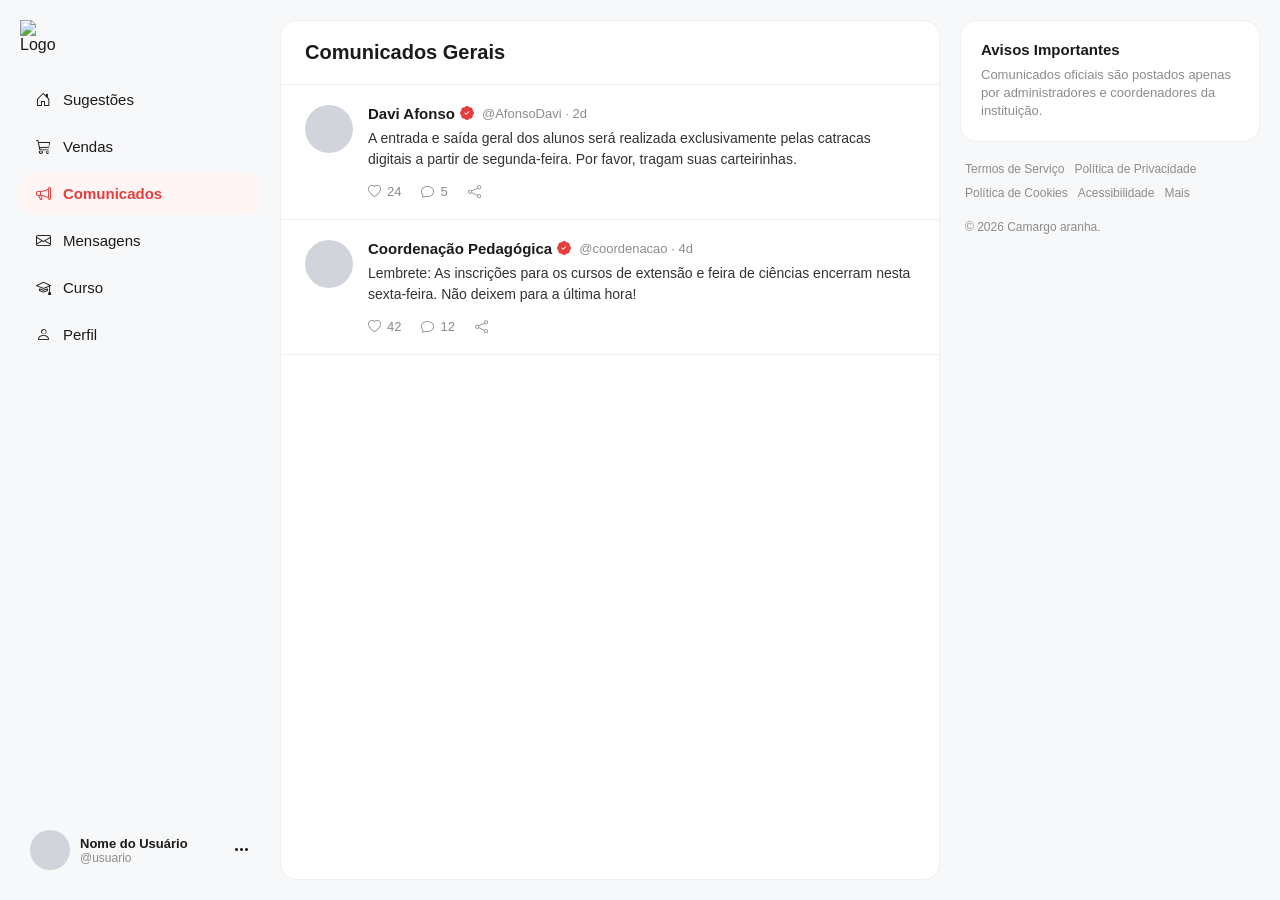
==== eicamargo/pags/comunicados.html @ 76d0e16e "melhorias no design" ====
<!DOCTYPE html>
<html lang="pt-BR">

<head>
    <meta charset="UTF-8">
    <meta name="viewport" content="width=device-width, initial-scale=1.0">
    <title>Eicamargo - Comunicados</title>
    <!-- Ícones Bootstrap -->
    <link rel="stylesheet" href="https://cdn.jsdelivr.net/npm/bootstrap-icons@1.11.3/font/bootstrap-icons.min.css">
    <link rel="stylesheet" href="../css/comunicados.css">
    <link rel="icon" type="image/icon" href="../css/img/logoeicamargo.png">
    <meta name="author" content="Alexandre Castello, David Melquiades, Bruna de Mello e Julia Akemi">
</head>

<body>

    <div class="app-container">

        <!-- ==================== COLUNA 1: MENU LATERAL ==================== -->
        <aside class="sidebar-left">
            <div class="logo">
                <img src="../css/img/logoeicamargo.png" alt="Logo">
            </div>

            <ul class="nav-menu">
                <li>
                    <a href="sugestoes.html" class="nav-item">
                        <i class="bi bi-house-door"></i> Sugestões
                    </a>
                </li>
                <li>
                    <a href="vendas.html" class="nav-item">
                        <i class="bi bi-cart3"></i> Vendas
                    </a>
                </li>
                <li>
                    <a href="comunicados.html" class="nav-item active">
                        <i class="bi bi-megaphone"></i> Comunicados
                    </a>
                </li>
                <li>
                    <a href="mensagens.html" class="nav-item">
                        <i class="bi bi-envelope"></i> Mensagens
                    </a>
                </li>
                <li>
                    <a href="curso.html" class="nav-item">
                        <i class="bi bi-mortarboard"></i> Curso
                    </a>
                </li>
                <li>
                    <a href="perfil.html" class="nav-item">
                        <i class="bi bi-person"></i> Perfil
                    </a>
                </li>
            </ul>

            <div class="profile-footer">
                <div class="profile-info">
                    <div class="avatar"></div>
                    <div class="dados">
                        <span class="nome">Nome do Usuário</span>
                        <span class="usuario">@usuario</span>
                    </div>
                </div>
                <i class="bi bi-three-dots"></i>
            </div>
        </aside>

        <!-- ==================== COLUNA 2: FEED CENTRAL ==================== -->
        <main class="feed">

            <div class="top-feed">
                <h2>Comunicados Gerais</h2>
            </div>

            <!-- Posts / Lista de Comunicados -->
            <div class="lista-posts">

                <div class="post">
                    <div class="avatar-post"></div>
                    <div class="conteudo-post">
                        <div class="post-header">
                            <h4>Davi Afonso <i class="bi bi-patch-check-fill verificado"></i></h4>
                            <span>@AfonsoDavi · 2d</span>
                        </div>
                        <p>
                            A entrada e saída geral dos alunos será realizada exclusivamente pelas catracas digitais a partir de segunda-feira. Por favor, tragam suas carteirinhas.
                        </p>
                        <div class="post-acoes">
                            <button><i class="bi bi-heart"></i> 24</button>
                            <button><i class="bi bi-chat"></i> 5</button>
                            <button><i class="bi bi-share"></i></button>
                        </div>
                    </div>
                </div>

                <div class="post">
                    <div class="avatar-post"></div>
                    <div class="conteudo-post">
                        <div class="post-header">
                            <h4>Coordenação Pedagógica <i class="bi bi-patch-check-fill verificado"></i></h4>
                            <span>@coordenacao · 4d</span>
                        </div>
                        <p>
                            Lembrete: As inscrições para os cursos de extensão e feira de ciências encerram nesta sexta-feira. Não deixem para a última hora!
                        </p>
                        <div class="post-acoes">
                            <button><i class="bi bi-heart"></i> 42</button>
                            <button><i class="bi bi-chat"></i> 12</button>
                            <button><i class="bi bi-share"></i></button>
                        </div>
                    </div>
                </div>

            </div>

        </main>

        <!-- ==================== COLUNA 3: DIREITA ==================== -->
        <aside class="right-bar">

            <div class="card-info">
                <h3>Avisos Importantes</h3>
                <p>Comunicados oficiais são postados apenas por administradores e coordenadores da instituição.</p>
            </div>

            <div class="links">
                <a href="#">Termos de Serviço</a>
                <a href="#">Política de Privacidade</a>
                <a href="#">Política de Cookies</a>
                <a href="#">Acessibilidade</a>
                <a href="#">Mais</a>
            </div>

            <p class="copyright">© 2026 Camargo aranha.</p>

        </aside>

    </div>

</body>

</html>
---- eicamargo/css/comunicados.css ----
@font-face {
    font-family: font1;
    src: url(fonts/Chirp-Regular.ttf);
}

:root {
    --red-primary: #e63c3c;
    --red-hover: #c91f1f;
    --red-light: #fff5f5;
    --bg-gray: #f7f8fa;
    --text-dark: #1a1a1a;
    --text-gray: #8c8c8c;
    --border-color: #efefef;
    --white: #ffffff;
    --font-main: -apple-system, BlinkMacSystemFont, "Segoe UI", Roboto, Helvetica, Arial, sans-serif;
}

* {
    margin: 0;
    padding: 0;
    box-sizing: border-box;
    font-family: var(--font-main);
}

body {
    background-color: var(--bg-gray);
    color: var(--text-dark);
    display: flex;
    justify-content: center;
    align-items: flex-start;
    min-height: 100vh;
    padding: 20px;
}

/* CONTAINER PRINCIPAL */
.app-container {
    display: flex;
    width: 100%;
    max-width: 1360px;
    gap: 20px;
    height: calc(100vh - 40px);
}

/* ==================== COLUNA 1: MENU LATERAL ==================== */
.sidebar-left {
    width: 240px;
    flex-shrink: 0;
    display: flex;
    flex-direction: column;
}

.logo {
    display: flex;
    align-items: center;
    gap: 10px;
    margin-bottom: 25px;
}

.logo img {
    width: 40px;
    height: auto;
}

.logo span {
    font-weight: 700;
    font-size: 16px;
}

.nav-menu {
    list-style: none;
    display: flex;
    flex-direction: column;
    gap: 6px;
}

.nav-item {
    display: flex;
    align-items: center;
    gap: 12px;
    padding: 12px 16px;
    border-radius: 12px;
    color: var(--text-dark);
    text-decoration: none;
    font-weight: 500;
    font-size: 15px;
    transition: 0.2s;
}

.nav-item:hover {
    background-color: var(--white);
}

.nav-item.active {
    background-color: var(--red-light);
    color: var(--red-primary);
    font-weight: 600;
}

.profile-footer {
    margin-top: auto;
    display: flex;
    align-items: center;
    justify-content: space-between;
    padding: 10px;
    border-radius: 30px;
    cursor: pointer;
}

.profile-footer:hover {
    background-color: #ebebeb;
}

.profile-info {
    display: flex;
    align-items: center;
    gap: 10px;
}

.avatar {
    width: 40px;
    height: 40px;
    border-radius: 50%;
    background-color: #d1d5db;
}

.dados {
    display: flex;
    flex-direction: column;
}

.nome {
    font-size: 13px;
    font-weight: 600;
}

.usuario {
    font-size: 12px;
    color: var(--text-gray);
}

/* ==================== COLUNA 2: FEED CENTRAL ==================== */
.feed {
    flex: 1;
    background: var(--white);
    border: 1px solid var(--border-color);
    border-radius: 16px;
    display: flex;
    flex-direction: column;
    overflow: hidden;
}

.top-feed {
    padding: 20px 24px;
    border-bottom: 1px solid var(--border-color);
}

.top-feed h2 {
    font-size: 20px;
    font-weight: 700;
}

.lista-posts {
    flex: 1;
    overflow-y: auto;
}

.post {
    display: flex;
    gap: 15px;
    padding: 20px 24px;
    border-bottom: 1px solid var(--border-color);
    transition: 0.2s;
}

.post:hover {
    background-color: #fcfcfc;
}

.avatar-post {
    width: 48px;
    height: 48px;
    border-radius: 50%;
    background-color: #d1d5db;
    flex-shrink: 0;
}

.conteudo-post {
    flex: 1;
}

.post-header {
    display: flex;
    align-items: center;
    gap: 8px;
    margin-bottom: 6px;
}

.post-header h4 {
    font-size: 15px;
    font-weight: 600;
    display: flex;
    align-items: center;
    gap: 5px;
}

.verificado {
    color: var(--red-primary);
    font-size: 14px;
}

.post-header span {
    font-size: 13px;
    color: var(--text-gray);
}

.conteudo-post p {
    font-size: 14px;
    line-height: 1.5;
    color: #333333;
}

.post-acoes {
    display: flex;
    gap: 20px;
    margin-top: 14px;
}

.post-acoes button {
    background: transparent;
    border: none;
    color: var(--text-gray);
    font-size: 13px;
    display: flex;
    align-items: center;
    gap: 6px;
    cursor: pointer;
    transition: 0.2s;
}

.post-acoes button:hover {
    color: var(--red-primary);
}

/* ==================== COLUNA 3: BARRA DIREITA ==================== */
.right-bar {
    width: 300px;
    flex-shrink: 0;
    display: flex;
    flex-direction: column;
    gap: 20px;
}

.card-info {
    background: var(--white);
    border: 1px solid var(--border-color);
    border-radius: 16px;
    padding: 20px;
}

.card-info h3 {
    font-size: 15px;
    font-weight: 700;
    margin-bottom: 8px;
}

.card-info p {
    font-size: 13px;
    color: var(--text-gray);
    line-height: 1.4;
}

.links {
    display: flex;
    flex-wrap: wrap;
    gap: 10px;
    padding: 0 5px;
}

.links a {
    color: var(--text-gray);
    text-decoration: none;
    font-size: 12px;
}

.links a:hover {
    text-decoration: underline;
}

.copyright {
    font-size: 12px;
    color: var(--text-gray);
    padding: 0 5px;
}

.eicamargologo {
    width: 80px;
    height: auto;
    opacity: 0.8;
    margin-top: 10px;
    padding: 0 5px;
}
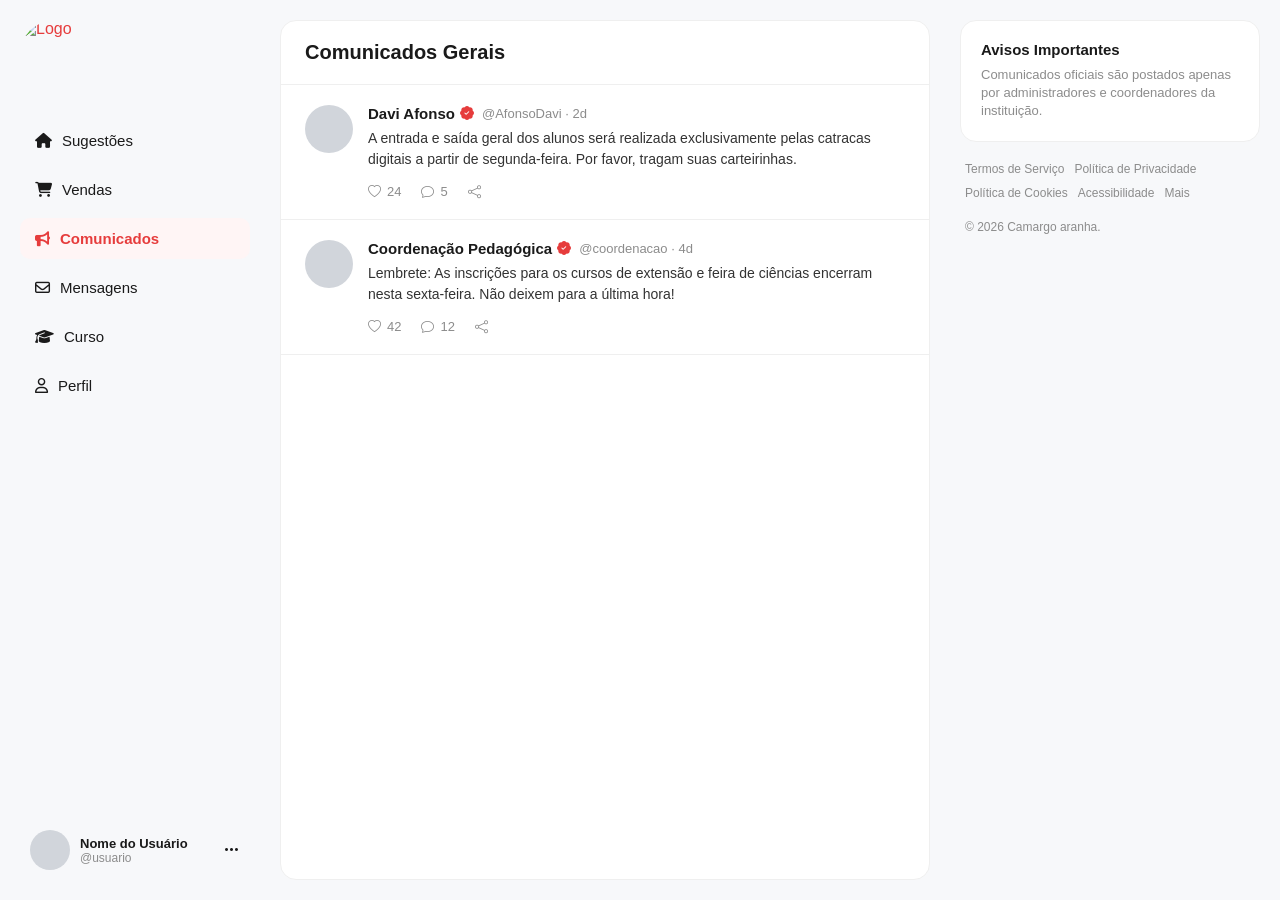
==== commit a7d25ff4: "deixando a tela certa" ====
--- a/eicamargo/pags/comunicados.html
+++ b/eicamargo/pags/comunicados.html
@@ -7,6 +7,7 @@
     <title>Eicamargo - Comunicados</title>
     <!-- Ícones Bootstrap -->
     <link rel="stylesheet" href="https://cdn.jsdelivr.net/npm/bootstrap-icons@1.11.3/font/bootstrap-icons.min.css">
+     <link rel="stylesheet" href="https://cdnjs.cloudflare.com/ajax/libs/font-awesome/6.4.0/css/all.min.css">
     <link rel="stylesheet" href="../css/comunicados.css">
     <link rel="icon" type="image/icon" href="../css/img/logoeicamargo.png">
     <meta name="author" content="Alexandre Castello, David Melquiades, Bruna de Mello e Julia Akemi">
@@ -25,32 +26,32 @@
             <ul class="nav-menu">
                 <li>
                     <a href="sugestoes.html" class="nav-item">
-                        <i class="bi bi-house-door"></i> Sugestões
+                        <i class="fa-solid fa-house"></i> Sugestões
                     </a>
                 </li>
                 <li>
                     <a href="vendas.html" class="nav-item">
-                        <i class="bi bi-cart3"></i> Vendas
+                        <i class="fa-solid fa-cart-shopping"></i> Vendas
                     </a>
                 </li>
                 <li>
                     <a href="comunicados.html" class="nav-item active">
-                        <i class="bi bi-megaphone"></i> Comunicados
+                        <i class="fa-solid fa-bullhorn"></i> Comunicados
                     </a>
                 </li>
                 <li>
                     <a href="mensagens.html" class="nav-item">
-                        <i class="bi bi-envelope"></i> Mensagens
+                        <i class="fa-regular fa-envelope"></i> Mensagens
                     </a>
                 </li>
                 <li>
                     <a href="curso.html" class="nav-item">
-                        <i class="bi bi-mortarboard"></i> Curso
+                        <i class="fa-solid fa-graduation-cap"></i> Curso
                     </a>
                 </li>
                 <li>
                     <a href="perfil.html" class="nav-item">
-                        <i class="bi bi-person"></i> Perfil
+                        <i class="fa-regular fa-user"></i> Perfil
                     </a>
                 </li>
             </ul>
--- a/eicamargo/css/comunicados.css
+++ b/eicamargo/css/comunicados.css
@@ -36,14 +36,14 @@
 .app-container {
     display: flex;
     width: 100%;
-    max-width: 1360px;
-    gap: 20px;
+    max-width: 100%;
+    gap: 30px;
     height: calc(100vh - 40px);
 }
 
 /* ==================== COLUNA 1: MENU LATERAL ==================== */
 .sidebar-left {
-    width: 240px;
+    width: 230px;
     flex-shrink: 0;
     display: flex;
     flex-direction: column;
@@ -53,12 +53,17 @@
     display: flex;
     align-items: center;
     gap: 10px;
-    margin-bottom: 25px;
+    margin-bottom: 30px;
 }
 
 .logo img {
-    width: 40px;
-    height: auto;
+     color: var(--red-primary);
+    border-radius: 50%;
+    width: 70px;
+    height: 70px;
+    display: flex;
+    justify-content: center;
+    align-items: center;
 }
 
 .logo span {
@@ -70,20 +75,27 @@
     list-style: none;
     display: flex;
     flex-direction: column;
-    gap: 6px;
+    gap: 8px;
 }
 
 .nav-item {
     display: flex;
     align-items: center;
-    gap: 12px;
-    padding: 12px 16px;
-    border-radius: 12px;
+    gap: 15px;
+    padding: 12px 15px;
+    border-radius: 10px;
     color: var(--text-dark);
     text-decoration: none;
     font-weight: 500;
     font-size: 15px;
-    transition: 0.2s;
+    transition: all 0.2s ease;
+}
+.nav-menu a {
+    text-decoration: none;
+    color: inherit;
+    display: flex;
+    align-items: center;
+    gap: 10px;
 }
 
 .nav-item:hover {
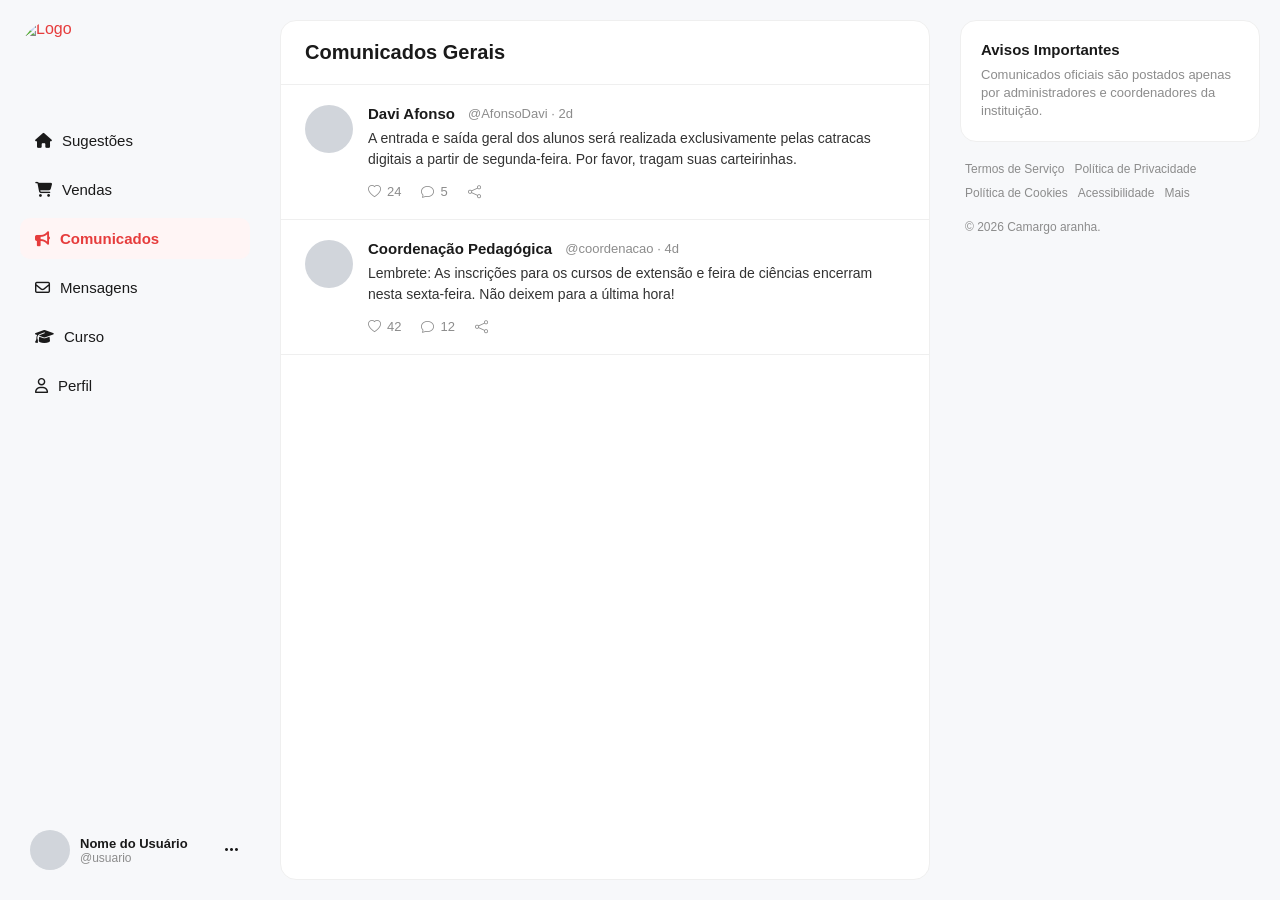
==== commit fdf62804: "Mudanças nas páginas do trabalho" ====
--- a/eicamargo/pags/comunicados.html
+++ b/eicamargo/pags/comunicados.html
@@ -82,7 +82,7 @@
                     <div class="avatar-post"></div>
                     <div class="conteudo-post">
                         <div class="post-header">
-                            <h4>Davi Afonso <i class="bi bi-patch-check-fill verificado"></i></h4>
+                            <h4>Davi Afonso <i class=""></i></h4>   <!-- espaço para por o simbolo de verificado-->
                             <span>@AfonsoDavi · 2d</span>
                         </div>
                         <p>
@@ -100,7 +100,7 @@
                     <div class="avatar-post"></div>
                     <div class="conteudo-post">
                         <div class="post-header">
-                            <h4>Coordenação Pedagógica <i class="bi bi-patch-check-fill verificado"></i></h4>
+                            <h4>Coordenação Pedagógica <i class=""></i></h4> <!-- espaço para por o simbolo de verificado-->
                             <span>@coordenacao · 4d</span>
                         </div>
                         <p>
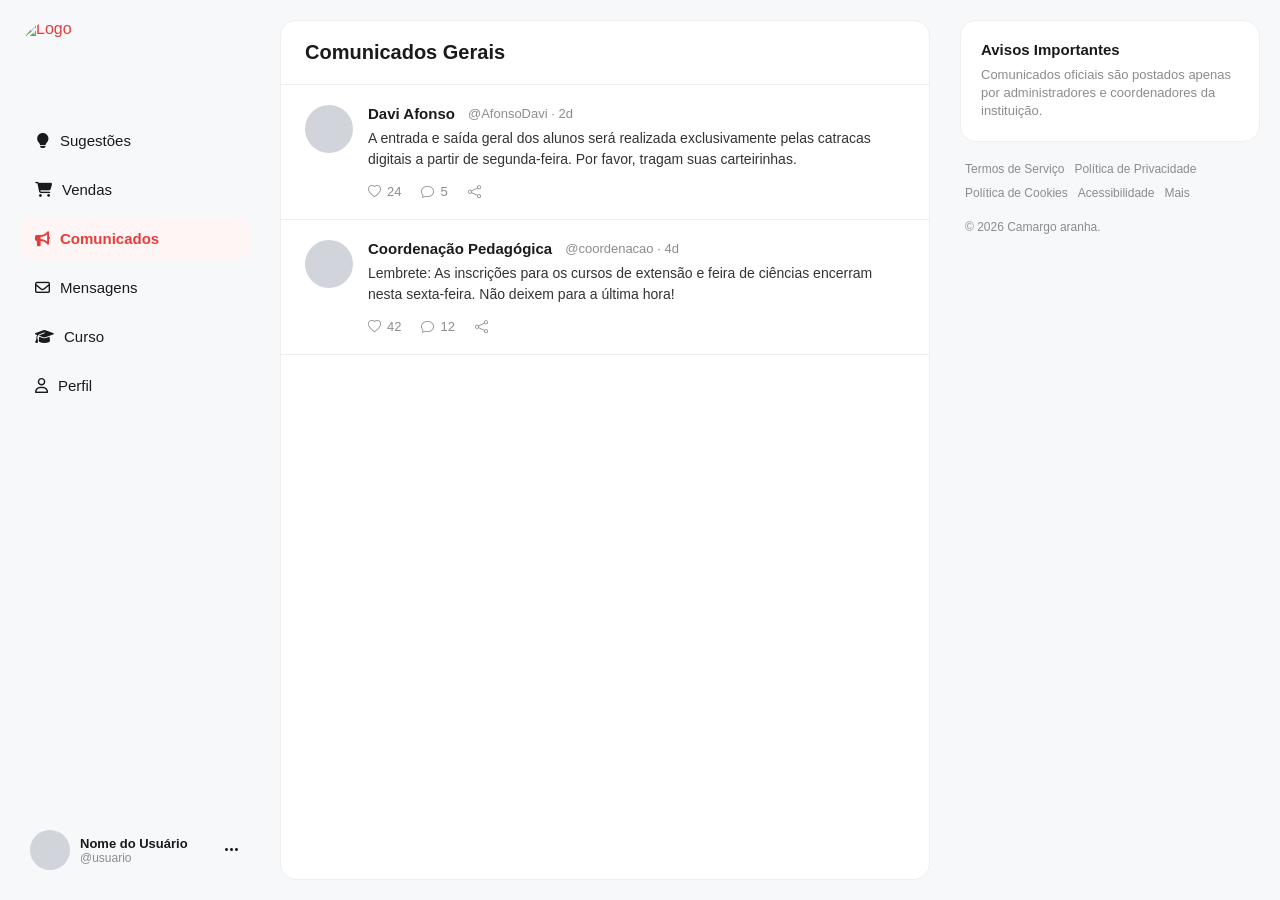
==== commit 8136e80a: "avanço no banco" ====
--- a/eicamargo/pags/comunicados.html
+++ b/eicamargo/pags/comunicados.html
@@ -26,7 +26,7 @@
             <ul class="nav-menu">
                 <li>
                     <a href="sugestoes.html" class="nav-item">
-                        <i class="fa-solid fa-house"></i> Sugestões
+                        <i class="bi bi-lightbulb-fill"></i> Sugestões
                     </a>
                 </li>
                 <li>
